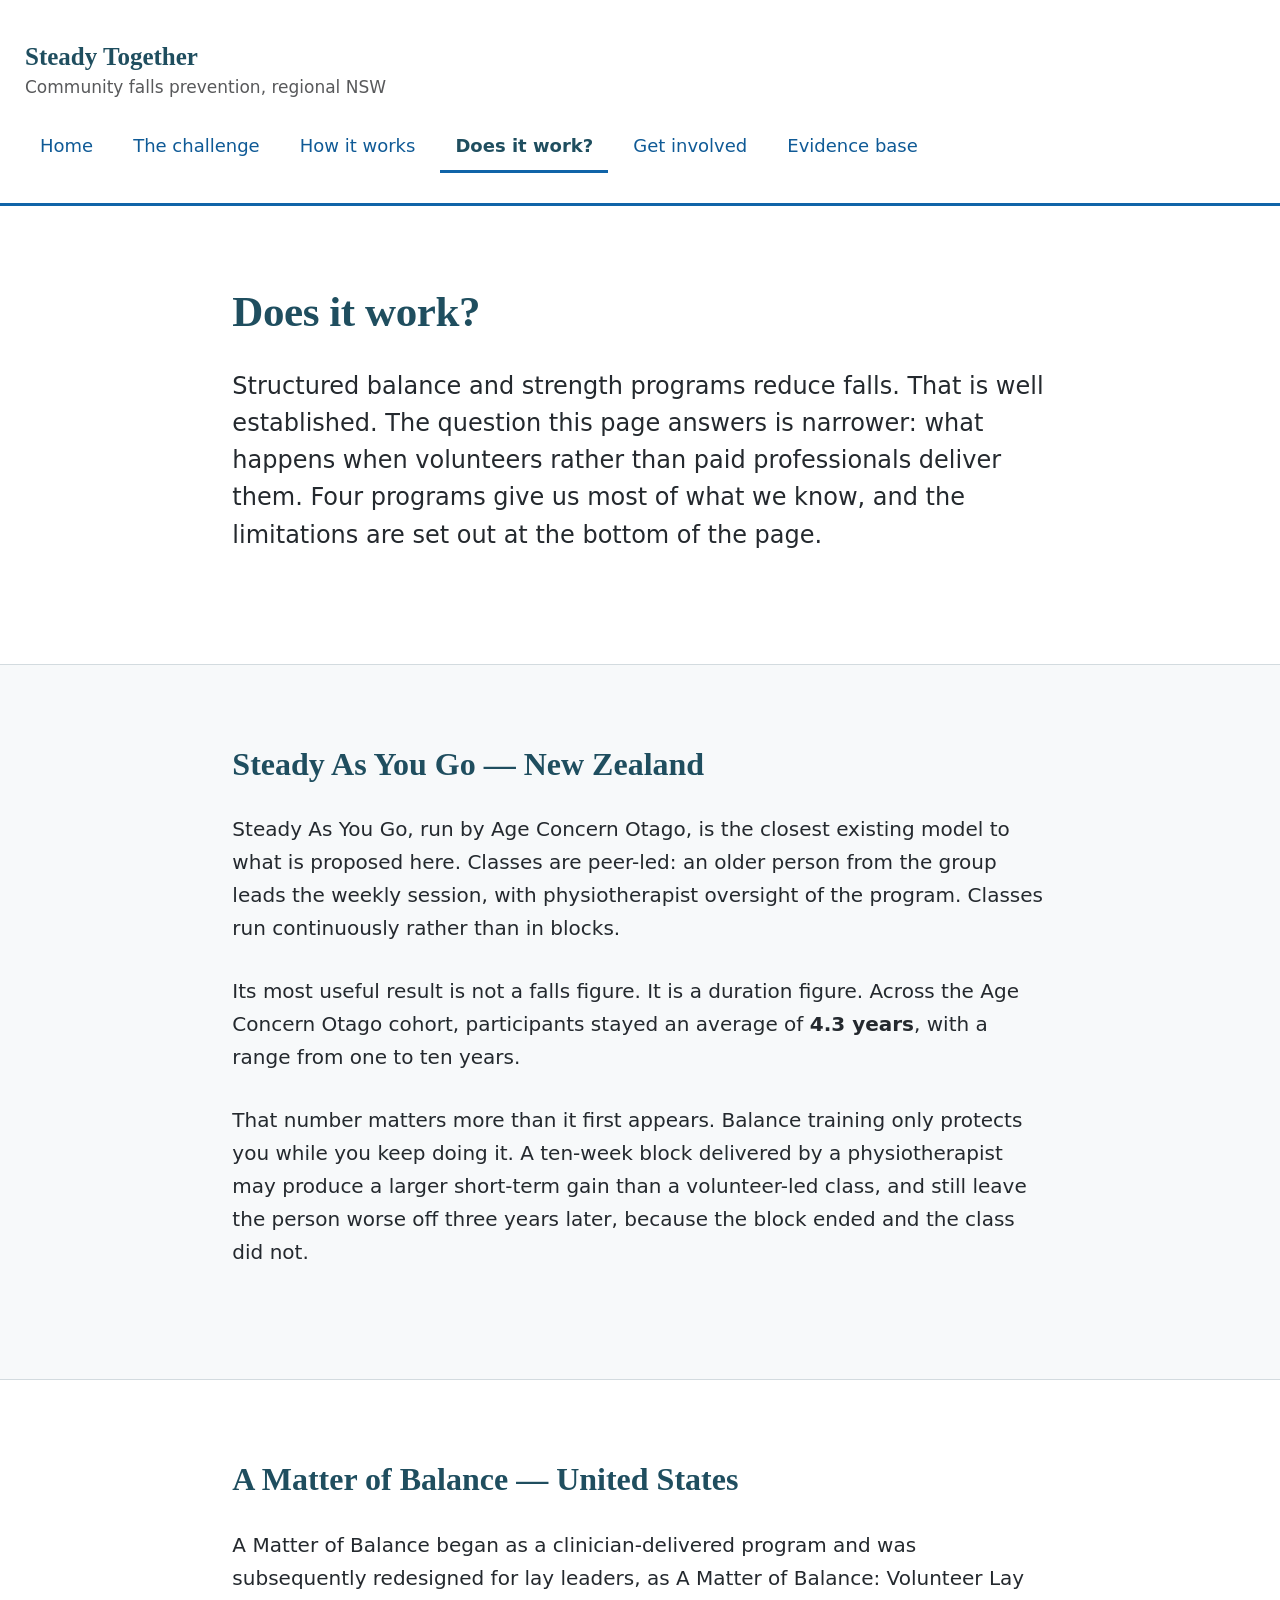
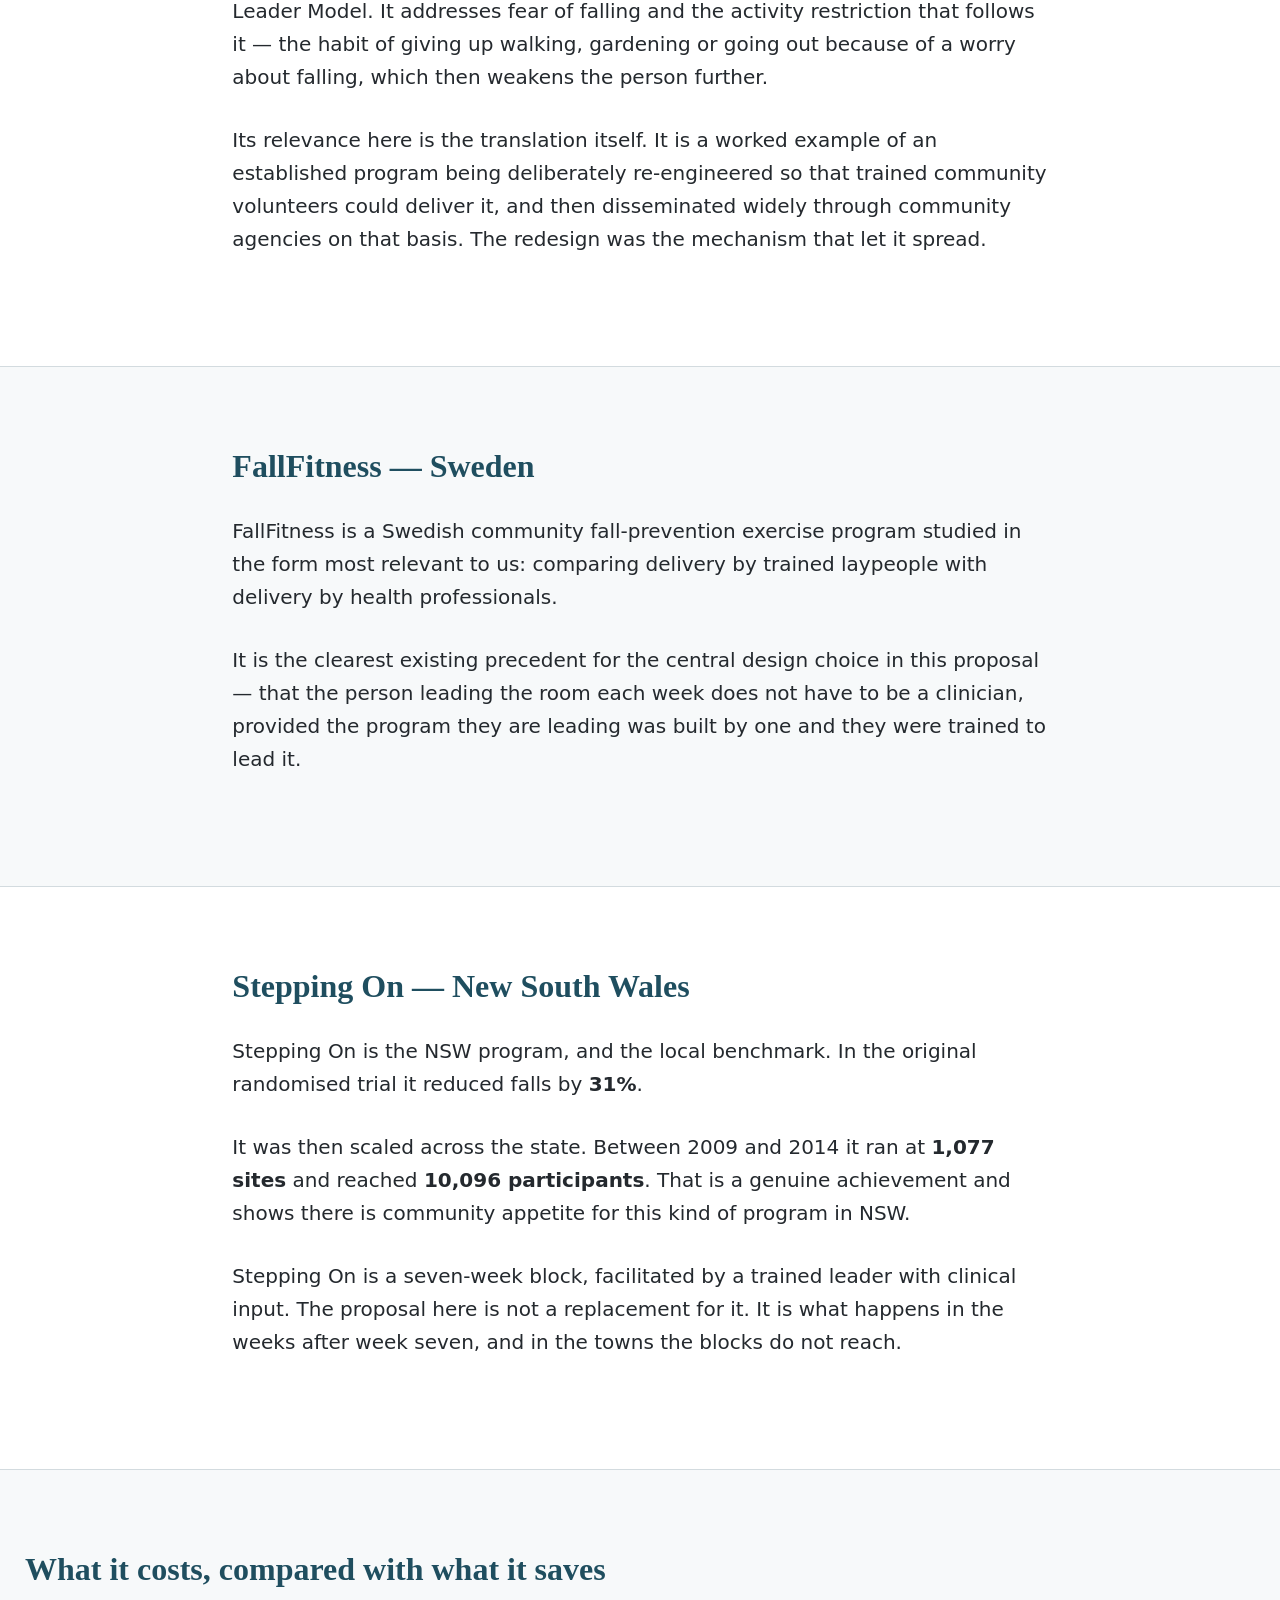
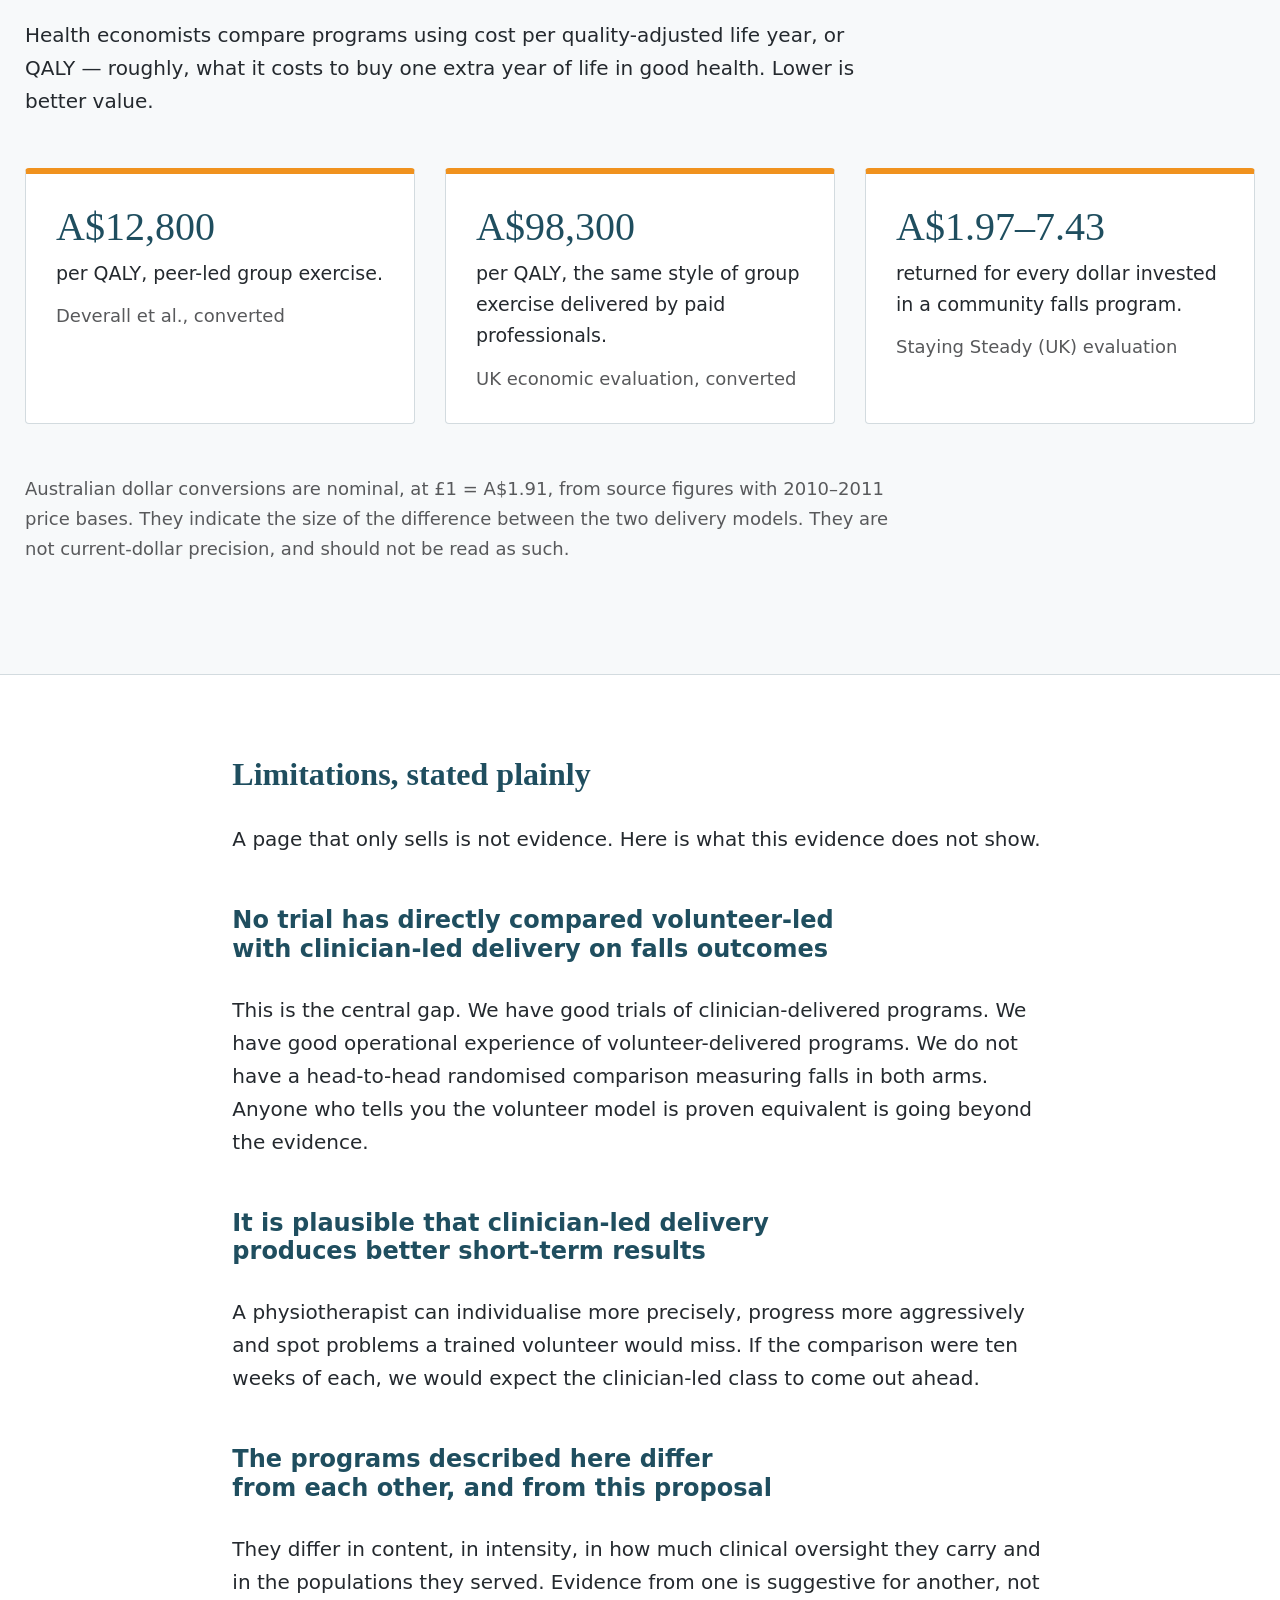
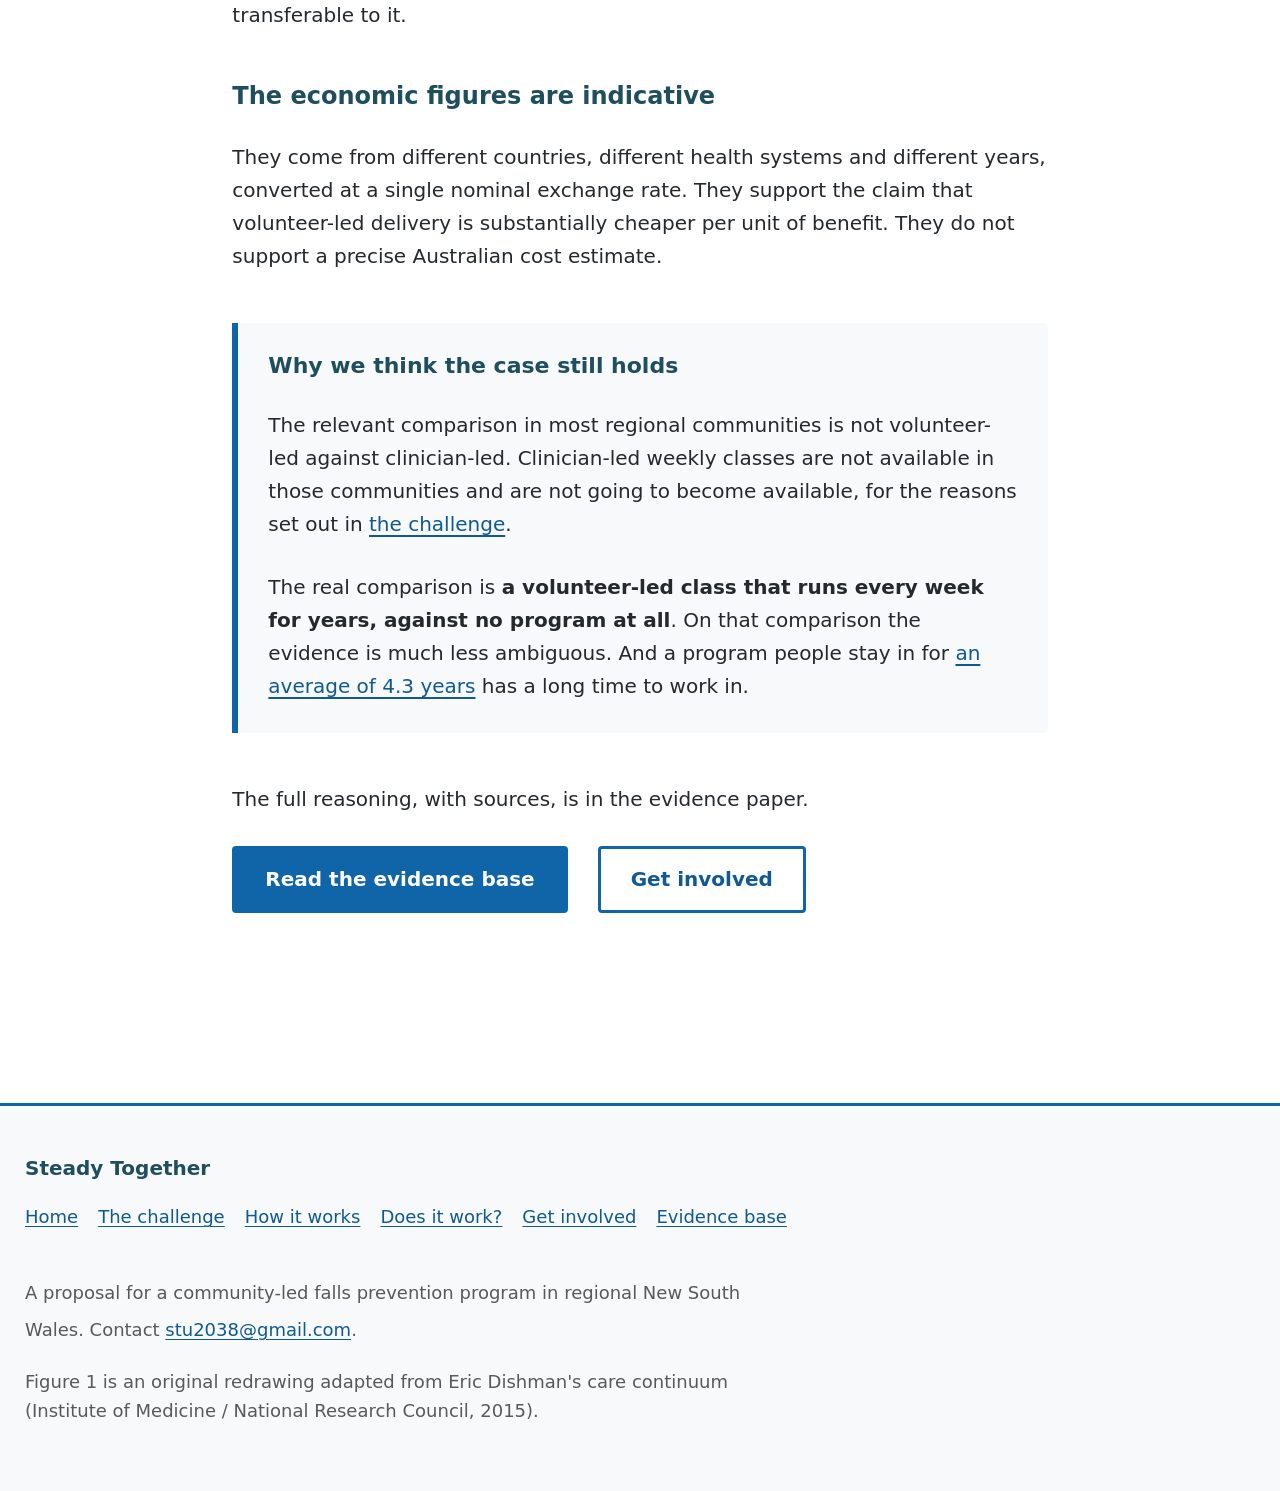
==== evidence.html @ bac0d20b "Add community falls prevention website Six-page static site supporting the grant application: landin" ====
<!DOCTYPE html>
<html lang="en-AU">
<head>
<meta charset="utf-8">
<meta name="viewport" content="width=device-width, initial-scale=1">
<title>Does it work? — Steady Together</title>
<meta name="description" content="What the evidence shows about peer-led and volunteer-delivered falls prevention: Steady As You Go in New Zealand, A Matter of Balance in the United States, FallFitness in Sweden and Stepping On in NSW — including the limitations.">
<meta property="og:type" content="article">
<meta property="og:title" content="Does it work? — Steady Together">
<meta property="og:description" content="What the evidence shows about peer-led and volunteer-delivered falls prevention, including the limitations.">
<meta property="og:image" content="figure1-shift-left-continuum.svg">
<meta property="og:image:alt" content="The care continuum, from community and home through residential care to acute hospital, with an arrow showing effort shifting left.">
<link rel="stylesheet" href="styles.css">
</head>
<body>

<a class="skip-link" href="#main">Skip to main content</a>

<header class="site-header">
  <div class="site-header__inner">
    <a class="site-title" href="index.html">Steady Together
      <span class="site-title__sub">Community falls prevention, regional NSW</span></a>
    <nav class="site-nav" aria-label="Main">
      <ul>
        <li><a href="index.html">Home</a></li>
        <li><a href="problem.html">The challenge</a></li>
        <li><a href="how-it-works.html">How it works</a></li>
        <li><a href="evidence.html" aria-current="page">Does it work?</a></li>
        <li><a href="involved.html">Get involved</a></li>
        <li><a href="paper.html">Evidence base</a></li>
      </ul>
    </nav>
  </div>
</header>

<main id="main">

  <section class="band">
    <div class="wrap">
      <h1>Does it work?</h1>
      <p class="lede">Structured balance and strength programs reduce falls. That is well
        established. The question this page answers is narrower: what happens when
        volunteers rather than paid professionals deliver them. Four programs give us
        most of what we know, and the limitations are set out at the bottom of the
        page.</p>
    </div>
  </section>

  <section class="band band--tint">
    <div class="wrap">
      <h2 id="saygo">Steady As You Go &mdash; New Zealand</h2>
      <p>Steady As You Go, run by Age Concern Otago, is the closest existing model to what
        is proposed here. Classes are peer-led: an older person from the group leads the
        weekly session, with physiotherapist oversight of the program. Classes run
        continuously rather than in blocks.</p>
      <p>Its most useful result is not a falls figure. It is a duration figure. Across the
        Age Concern Otago cohort, participants stayed an average of
        <strong>4.3 years</strong>, with a range from one to ten years.</p>
      <p>That number matters more than it first appears. Balance training only protects
        you while you keep doing it. A ten-week block delivered by a physiotherapist may
        produce a larger short-term gain than a volunteer-led class, and still leave the
        person worse off three years later, because the block ended and the class did
        not.</p>
    </div>
  </section>

  <section class="band">
    <div class="wrap">
      <h2 id="matter-of-balance">A Matter of Balance &mdash; United States</h2>
      <p>A Matter of Balance began as a clinician-delivered program and was subsequently
        redesigned for lay leaders, as A Matter of Balance: Volunteer Lay Leader Model. It
        addresses fear of falling and the activity restriction that follows it &mdash; the
        habit of giving up walking, gardening or going out because of a worry about
        falling, which then weakens the person further.</p>
      <p>Its relevance here is the translation itself. It is a worked example of an
        established program being deliberately re-engineered so that trained community
        volunteers could deliver it, and then disseminated widely through community
        agencies on that basis. The redesign was the mechanism that let it spread.</p>
      <!-- Outcome figures for A Matter of Balance are not in the project's Verified
           facts table. Add them here once they are sourced in the full paper. -->
    </div>
  </section>

  <section class="band band--tint">
    <div class="wrap">
      <h2 id="fallfitness">FallFitness &mdash; Sweden</h2>
      <p>FallFitness is a Swedish community fall-prevention exercise program studied in
        the form most relevant to us: comparing delivery by trained laypeople with
        delivery by health professionals.</p>
      <p>It is the clearest existing precedent for the central design choice in this
        proposal &mdash; that the person leading the room each week does not have to be a
        clinician, provided the program they are leading was built by one and they were
        trained to lead it.</p>
      <!-- FallFitness outcome figures are not in the project's Verified facts table.
           Add them here once they are sourced in the full paper. -->
    </div>
  </section>

  <section class="band">
    <div class="wrap">
      <h2 id="stepping-on">Stepping On &mdash; New South Wales</h2>
      <p>Stepping On is the NSW program, and the local benchmark. In the original
        randomised trial it reduced falls by <strong>31%</strong>.</p>
      <p>It was then scaled across the state. Between 2009 and 2014 it ran at
        <strong>1,077 sites</strong> and reached <strong>10,096 participants</strong>.
        That is a genuine achievement and shows there is community appetite for this kind
        of program in NSW.</p>
      <p>Stepping On is a seven-week block, facilitated by a trained leader with clinical
        input. The proposal here is not a replacement for it. It is what happens in the
        weeks after week seven, and in the towns the blocks do not reach.</p>
    </div>
  </section>

  <section class="band band--tint">
    <div class="wrap wrap--wide">
      <h2 id="cost">What it costs, compared with what it saves</h2>
      <div class="prose">
        <p>Health economists compare programs using cost per quality-adjusted life year,
          or QALY &mdash; roughly, what it costs to buy one extra year of life in good
          health. Lower is better value.</p>
      </div>
      <ul class="figures">
        <li>
          <span class="stat">A$12,800</span>
          <p>per QALY, peer-led group exercise.</p>
          <span class="source">Deverall et al., converted</span>
        </li>
        <li>
          <span class="stat">A$98,300</span>
          <p>per QALY, the same style of group exercise delivered by paid professionals.</p>
          <span class="source">UK economic evaluation, converted</span>
        </li>
        <li>
          <span class="stat">A$1.97&ndash;7.43</span>
          <p>returned for every dollar invested in a community falls program.</p>
          <span class="source">Staying Steady (UK) evaluation</span>
        </li>
      </ul>
      <div class="prose">
        <p class="note">Australian dollar conversions are nominal, at £1 = A$1.91, from
          source figures with 2010&ndash;2011 price bases. They indicate the size of the
          difference between the two delivery models. They are not current-dollar
          precision, and should not be read as such.</p>
      </div>
    </div>
  </section>

  <section class="band">
    <div class="wrap">
      <h2 id="limitations">Limitations, stated plainly</h2>

      <p>A page that only sells is not evidence. Here is what this evidence does not
        show.</p>

      <h3>No trial has directly compared volunteer-led with clinician-led delivery on falls outcomes</h3>
      <p>This is the central gap. We have good trials of clinician-delivered programs. We
        have good operational experience of volunteer-delivered programs. We do not have a
        head-to-head randomised comparison measuring falls in both arms. Anyone who tells
        you the volunteer model is proven equivalent is going beyond the evidence.</p>

      <h3>It is plausible that clinician-led delivery produces better short-term results</h3>
      <p>A physiotherapist can individualise more precisely, progress more aggressively
        and spot problems a trained volunteer would miss. If the comparison were
        ten weeks of each, we would expect the clinician-led class to come out ahead.</p>

      <h3>The programs described here differ from each other, and from this proposal</h3>
      <p>They differ in content, in intensity, in how much clinical oversight they carry
        and in the populations they served. Evidence from one is suggestive for another,
        not transferable to it.</p>

      <h3>The economic figures are indicative</h3>
      <p>They come from different countries, different health systems and different years,
        converted at a single nominal exchange rate. They support the claim that
        volunteer-led delivery is substantially cheaper per unit of benefit. They do not
        support a precise Australian cost estimate.</p>

      <div class="callout">
        <h3>Why we think the case still holds</h3>
        <p>The relevant comparison in most regional communities is not
          volunteer-led against clinician-led. Clinician-led weekly classes are not
          available in those communities and are not going to become available, for the
          reasons set out in <a href="problem.html#reach">the challenge</a>.</p>
        <p>The real comparison is <strong>a volunteer-led class that runs every week for
          years, against no program at all</strong>. On that comparison the evidence is
          much less ambiguous. And a program people stay in for
          <a href="#saygo">an average of 4.3 years</a> has a long time to work in.</p>
      </div>

      <p>The full reasoning, with sources, is in the evidence paper.</p>

      <div class="btn-row">
        <a class="btn" href="paper.html">Read the evidence base</a>
        <a class="btn btn--secondary" href="involved.html">Get involved</a>
      </div>
    </div>
  </section>

</main>

<footer class="site-footer">
  <div class="wrap wrap--wide">
    <h2>Steady Together</h2>
    <nav aria-label="Footer">
      <ul>
        <li><a href="index.html">Home</a></li>
        <li><a href="problem.html">The challenge</a></li>
        <li><a href="how-it-works.html">How it works</a></li>
        <li><a href="evidence.html">Does it work?</a></li>
        <li><a href="involved.html">Get involved</a></li>
        <li><a href="paper.html">Evidence base</a></li>
      </ul>
    </nav>
    <p>A proposal for a community-led falls prevention program in regional New South Wales.
      Contact <a href="mailto:stu2038@gmail.com">stu2038@gmail.com</a>.</p>
    <p>Figure 1 is an original redrawing adapted from Eric Dishman's care continuum
      (Institute of Medicine / National Research Council, 2015).</p>
  </div>
</footer>

</body>
</html>
---- styles.css ----
/* ==========================================================================
   Steady Together — shared stylesheet
   Plain CSS. No build step. Edit directly.
   Sections: 1 Tokens · 2 Reset · 3 Typography · 4 Layout · 5 Header/nav
             6 Footer · 7 Components · 8 Figures · 9 Print
   ========================================================================== */

/* 1. Tokens ---------------------------------------------------------------- */

:root {
  /* Palette, inherited from the continuum figure */
  --amber:      #F0921E;  /* community & home / the left of the continuum */
  --blue:       #29ABE2;  /* residential care */
  --green:      #8CC63F;  /* acute care */
  --deep-blue:  #1064A8;  /* axis arrows, primary accent */
  --heading:    #1F4E5F;  /* headings */
  --ink:        #24292E;  /* body text */
  --muted:      #58595B;  /* secondary text — do not go lighter */
  --paper:      #FFFFFF;
  --tint:       #F7F9FA;  /* section backgrounds */

  /* Derived. --rule is used for borders only, never for text. */
  --rule:       #D3DBDF;
  --rule-firm:  #A9B6BC;
  --link:       #0F5A96;  /* deep-blue, darkened for 4.5:1 body-text contrast */
  --link-visited: #6B3E8F;

  --font-sans: system-ui, -apple-system, "Segoe UI", Roboto, "Helvetica Neue",
               Arial, sans-serif;
  --font-serif: "Iowan Old Style", "Palatino Linotype", Palatino, Palladio,
                "Book Antiqua", Georgia, serif;

  --measure: 68ch;      /* prose line length */
  --wide:    64rem;     /* figures, card grids */
  --gutter:  1.25rem;

  --space-s:  0.75rem;
  --space-m:  1.5rem;
  --space-l:  2.5rem;
  --space-xl: 4rem;
}

/* 2. Reset ----------------------------------------------------------------- */

*, *::before, *::after { box-sizing: border-box; }

html {
  font-size: 125%;          /* 20px base at default browser settings */
  -webkit-text-size-adjust: 100%;
  scroll-behavior: smooth;
}

body {
  margin: 0;
  background: var(--paper);
  color: var(--ink);
  font-family: var(--font-sans);
  font-size: 1rem;
  line-height: 1.65;
  overflow-wrap: break-word;
}

img, svg { max-width: 100%; height: auto; }

@media (prefers-reduced-motion: reduce) {
  html { scroll-behavior: auto; }
  *, *::before, *::after {
    animation-duration: 0.01ms !important;
    animation-iteration-count: 1 !important;
    transition-duration: 0.01ms !important;
  }
}

/* 3. Typography ------------------------------------------------------------ */

h1, h2, h3, h4 {
  font-family: var(--font-serif);
  color: var(--heading);
  line-height: 1.2;
  margin: 0 0 var(--space-m);
  text-wrap: balance;
}

h1 { font-size: 2.15rem; letter-spacing: -0.01em; }
h2 { font-size: 1.6rem;  margin-top: var(--space-xl); }
h3 { font-size: 1.2rem;  margin-top: var(--space-l); font-family: var(--font-sans); }

h2 + h3, h1 + h2 { margin-top: var(--space-l); }

p, ul, ol, dl, blockquote, figure, table { margin: 0 0 var(--space-m); }

ul, ol { padding-left: 1.4em; }
li { margin-bottom: 0.5em; }
li > ul, li > ol { margin-top: 0.5em; }

strong { font-weight: 700; }

a {
  color: var(--link);
  text-decoration-thickness: 0.08em;
  text-underline-offset: 0.18em;
}
a:visited { color: var(--link-visited); }
a:hover   { text-decoration-thickness: 0.16em; }

:focus-visible {
  outline: 3px solid var(--deep-blue);
  outline-offset: 3px;
  border-radius: 2px;
}
/* Fallback for browsers without :focus-visible support. Do not remove. */
:focus { outline: 3px solid var(--deep-blue); outline-offset: 3px; }
:focus:not(:focus-visible) { outline: none; }

.lede {
  font-size: 1.2rem;
  line-height: 1.55;
  color: var(--ink);
}

.note {
  font-size: 0.9rem;
  color: var(--muted);
}

abbr[title] { text-decoration: underline dotted; cursor: help; }

/* 4. Layout ---------------------------------------------------------------- */

.skip-link {
  position: absolute;
  left: var(--gutter);
  top: 0;
  transform: translateY(-120%);
  z-index: 20;
  background: var(--paper);
  color: var(--link);
  border: 3px solid var(--deep-blue);
  padding: 0.75rem 1.25rem;
  font-weight: 700;
  text-decoration: none;
}
.skip-link:focus { transform: translateY(0.5rem); }

main { display: block; }

.wrap {
  width: 100%;
  max-width: var(--measure);
  margin-inline: auto;
  padding-inline: var(--gutter);
}

.wrap--wide { max-width: var(--wide); }

/* Constrains prose to a comfortable measure inside a wide wrapper. */
.prose { max-width: var(--measure); }
.prose > :first-child { margin-top: 0; }

.band {
  padding-block: var(--space-xl);
  border-top: 1px solid var(--rule);
}
.band:first-of-type { border-top: 0; }
.band--tint { background: var(--tint); }

.band > .wrap > :first-child,
.band > .wrap--wide > :first-child { margin-top: 0; }

/* 5. Header and navigation ------------------------------------------------- */

.site-header {
  border-bottom: 3px solid var(--deep-blue);
  background: var(--paper);
}

.site-header__inner {
  max-width: var(--wide);
  margin-inline: auto;
  padding: var(--space-m) var(--gutter);
  display: flex;
  flex-wrap: wrap;
  gap: var(--space-s) var(--space-m);
  align-items: baseline;
  justify-content: space-between;
}

.site-title {
  font-family: var(--font-serif);
  font-size: 1.25rem;
  font-weight: 700;
  color: var(--heading);
  text-decoration: none;
  display: inline-block;
  padding: 0.4rem 0;
  min-height: 44px;
  line-height: 1.5;
}
.site-title:visited { color: var(--heading); }
.site-title .site-title__sub {
  display: block;
  font-family: var(--font-sans);
  font-size: 0.85rem;
  font-weight: 400;
  color: var(--muted);
  line-height: 1.3;
}

/* Always-visible navigation. No hamburger, at any width. */
.site-nav ul {
  list-style: none;
  margin: 0;
  padding: 0;
  display: flex;
  flex-wrap: wrap;
  gap: 0.25rem 0.5rem;
}
.site-nav li { margin: 0; }

.site-nav a {
  display: flex;
  align-items: center;
  min-height: 44px;
  padding: 0.5rem 0.75rem;
  color: var(--link);
  text-decoration: none;
  border-bottom: 3px solid transparent;
  font-size: 0.9rem;
}
.site-nav a:visited { color: var(--link); }
.site-nav a:hover { text-decoration: underline; text-underline-offset: 0.2em; }

/* Current page is marked by weight and rule, not colour alone. */
.site-nav a[aria-current="page"] {
  color: var(--heading);
  font-weight: 700;
  border-bottom-color: var(--deep-blue);
}

/* 6. Footer ---------------------------------------------------------------- */

.site-footer {
  margin-top: var(--space-xl);
  border-top: 3px solid var(--deep-blue);
  background: var(--tint);
  padding-block: var(--space-l);
  font-size: 0.9rem;
}
.site-footer .wrap--wide > * { margin-bottom: var(--space-s); }
.site-footer h2 {
  font-size: 1rem;
  font-family: var(--font-sans);
  margin: 0 0 var(--space-s);
}
.site-footer ul {
  list-style: none;
  padding: 0;
  display: flex;
  flex-wrap: wrap;
  gap: 0.25rem 1rem;
}
.site-footer a {
  display: inline-flex;
  align-items: center;
  min-height: 44px;
}
.site-footer p { color: var(--muted); max-width: var(--measure); }

/* 7. Components ------------------------------------------------------------ */

/* 7.1 Buttons */
.btn {
  display: inline-flex;
  align-items: center;
  justify-content: center;
  min-height: 52px;
  padding: 0.7rem 1.5rem;
  background: var(--deep-blue);
  color: var(--paper);
  font-weight: 700;
  font-size: 1rem;
  text-decoration: none;
  border: 3px solid var(--deep-blue);
  border-radius: 4px;
}
.btn:visited { color: var(--paper); }
.btn:hover { background: #0B4F86; border-color: #0B4F86; text-decoration: underline; }

.btn--secondary {
  background: var(--paper);
  color: var(--link);
}
.btn--secondary:visited { color: var(--link); }
.btn--secondary:hover { background: var(--tint); color: var(--link); }

.btn-row {
  display: flex;
  flex-wrap: wrap;
  gap: var(--space-s) var(--space-m);
  margin-bottom: var(--space-m);
}

/* 7.2 Headline figures */
.figures {
  list-style: none;
  padding: 0;
  margin: var(--space-l) 0;
  display: grid;
  gap: var(--space-m);
}
@media (min-width: 48rem) {
  .figures { grid-template-columns: repeat(3, 1fr); }
}

.figures li {
  margin: 0;
  padding: var(--space-m);
  background: var(--paper);
  border: 1px solid var(--rule);
  border-top: 6px solid var(--amber);
  border-radius: 4px;
}
.figures .stat {
  display: block;
  font-family: var(--font-serif);
  font-size: 2rem;
  line-height: 1.15;
  color: var(--heading);
  margin-bottom: 0.4rem;
}
.figures .stat-unit { font-size: 1.1rem; }
.figures p { margin: 0; font-size: 0.95rem; }
.figures .source { display: block; margin-top: 0.6rem; color: var(--muted); font-size: 0.9rem; }

/* 7.3 Path cards — the three audiences */
.paths {
  list-style: none;
  padding: 0;
  margin: var(--space-l) 0;
  display: grid;
  gap: var(--space-m);
}
@media (min-width: 48rem) {
  .paths { grid-template-columns: repeat(3, 1fr); }
}

.card {
  margin: 0;
  padding: var(--space-m);
  background: var(--tint);
  border: 1px solid var(--rule);
  border-radius: 4px;
  display: flex;
  flex-direction: column;
}
.card h2, .card h3 { margin-top: 0; font-size: 1.15rem; font-family: var(--font-sans); }
.card p { font-size: 0.95rem; }
.card > :last-child { margin-bottom: 0; margin-top: auto; }
.card .btn { width: 100%; }

/* 7.4 Callout */
.callout {
  margin: var(--space-l) 0;
  padding: var(--space-m);
  background: var(--tint);
  border-left: 6px solid var(--deep-blue);
  border-radius: 0 4px 4px 0;
}
.callout > :first-child { margin-top: 0; }
.callout > :last-child { margin-bottom: 0; }
.callout h2, .callout h3 { margin-top: 0; font-size: 1.1rem; font-family: var(--font-sans); }
.callout--caution { border-left-color: var(--amber); }

/* 7.5 Steps and definition lists */
.steps { counter-reset: step; list-style: none; padding: 0; }
.steps > li {
  position: relative;
  padding-left: 3.25rem;
  margin-bottom: var(--space-m);
  counter-increment: step;
}
.steps > li::before {
  content: counter(step);
  position: absolute;
  left: 0;
  top: 0;
  width: 2.4rem;
  height: 2.4rem;
  display: flex;
  align-items: center;
  justify-content: center;
  background: var(--deep-blue);
  color: var(--paper);
  font-weight: 700;
  border-radius: 50%;
}
.steps h3 { margin-top: 0; margin-bottom: 0.35rem; }

.facts dt { font-weight: 700; color: var(--heading); margin-top: var(--space-m); }
.facts dt:first-child { margin-top: 0; }
.facts dd { margin: 0.25rem 0 0; }

/* 7.6 Tables */
.table-scroll { overflow-x: auto; margin-bottom: var(--space-m); }
table { border-collapse: collapse; width: 100%; font-size: 0.9rem; }
caption { text-align: left; color: var(--muted); font-size: 0.9rem; padding-bottom: 0.5rem; }
th, td { text-align: left; padding: 0.65rem 0.75rem; border-bottom: 1px solid var(--rule); vertical-align: top; }
th { color: var(--heading); border-bottom: 2px solid var(--rule-firm); }

/* 7.7 Reference list */
.references { padding-left: 1.6em; font-size: 0.9rem; }
.references li { margin-bottom: var(--space-s); }

/* 8. Figures --------------------------------------------------------------- */

figure { margin-inline: 0; }

/* The diagrams carry small labels. Below about 680px the label text would drop under
   10px, so the frame scrolls sideways instead of shrinking further. tabindex="0" on the
   frame in the markup makes that scroll reachable by keyboard. The page itself never
   scrolls horizontally. */
.figure-frame {
  padding: var(--space-m);
  background: var(--paper);
  border: 1px solid var(--rule);
  border-radius: 4px;
  overflow-x: auto;
}
.figure-frame svg { display: block; width: 100%; min-width: 34rem; height: auto; }

.scroll-hint {
  display: none;
  margin-top: var(--space-s);
  font-size: 0.9rem;
  color: var(--muted);
}
@media (max-width: 44rem) {
  .scroll-hint { display: block; }
}

figcaption {
  margin-top: var(--space-s);
  font-size: 0.9rem;
  color: var(--muted);
}
figcaption b { color: var(--ink); }

/* 8.1 Inline diagrams.
   Every element below also carries an equivalent SVG presentation attribute, so the
   diagrams still render correctly with this stylesheet disabled. These rules exist so
   the diagrams follow the palette tokens when the stylesheet is present. */
.dia { font-family: var(--font-sans); }

.dia .band-1     { fill: var(--amber); }
.dia .band-2     { fill: var(--blue); }
.dia .band-3     { fill: var(--green); }
.dia .disc       { fill: var(--paper); }
.dia .box-accent { fill: var(--paper); stroke: var(--deep-blue); }

.dia .stroke     { stroke: var(--deep-blue); }
.dia .head       { fill: var(--deep-blue); }

.dia .t-label { font-size: 21px; font-weight: 700; fill: var(--ink); }
.dia .t-sub   { font-size: 15px; fill: var(--muted); }
.dia .t-axis  { font-size: 16px; font-weight: 600; fill: var(--deep-blue); }
.dia .t-lead  { font-size: 18px; font-weight: 700; fill: var(--deep-blue); }
.dia .t-note  { font-size: 14px; fill: var(--muted); }
.dia .t-tier  { font-size: 19px; font-weight: 700; fill: var(--heading); }
.dia .t-body  { font-size: 15px; fill: var(--ink); }

/* 9. Print ----------------------------------------------------------------- */

@media print {
  html { font-size: 100%; }
  .site-nav, .skip-link, .btn { display: none; }
  .band { padding-block: 1rem; }
  a::after { content: " (" attr(href) ")"; font-size: 0.8em; color: #000; }
  .card, .figures li, .figure-frame { break-inside: avoid; }
}
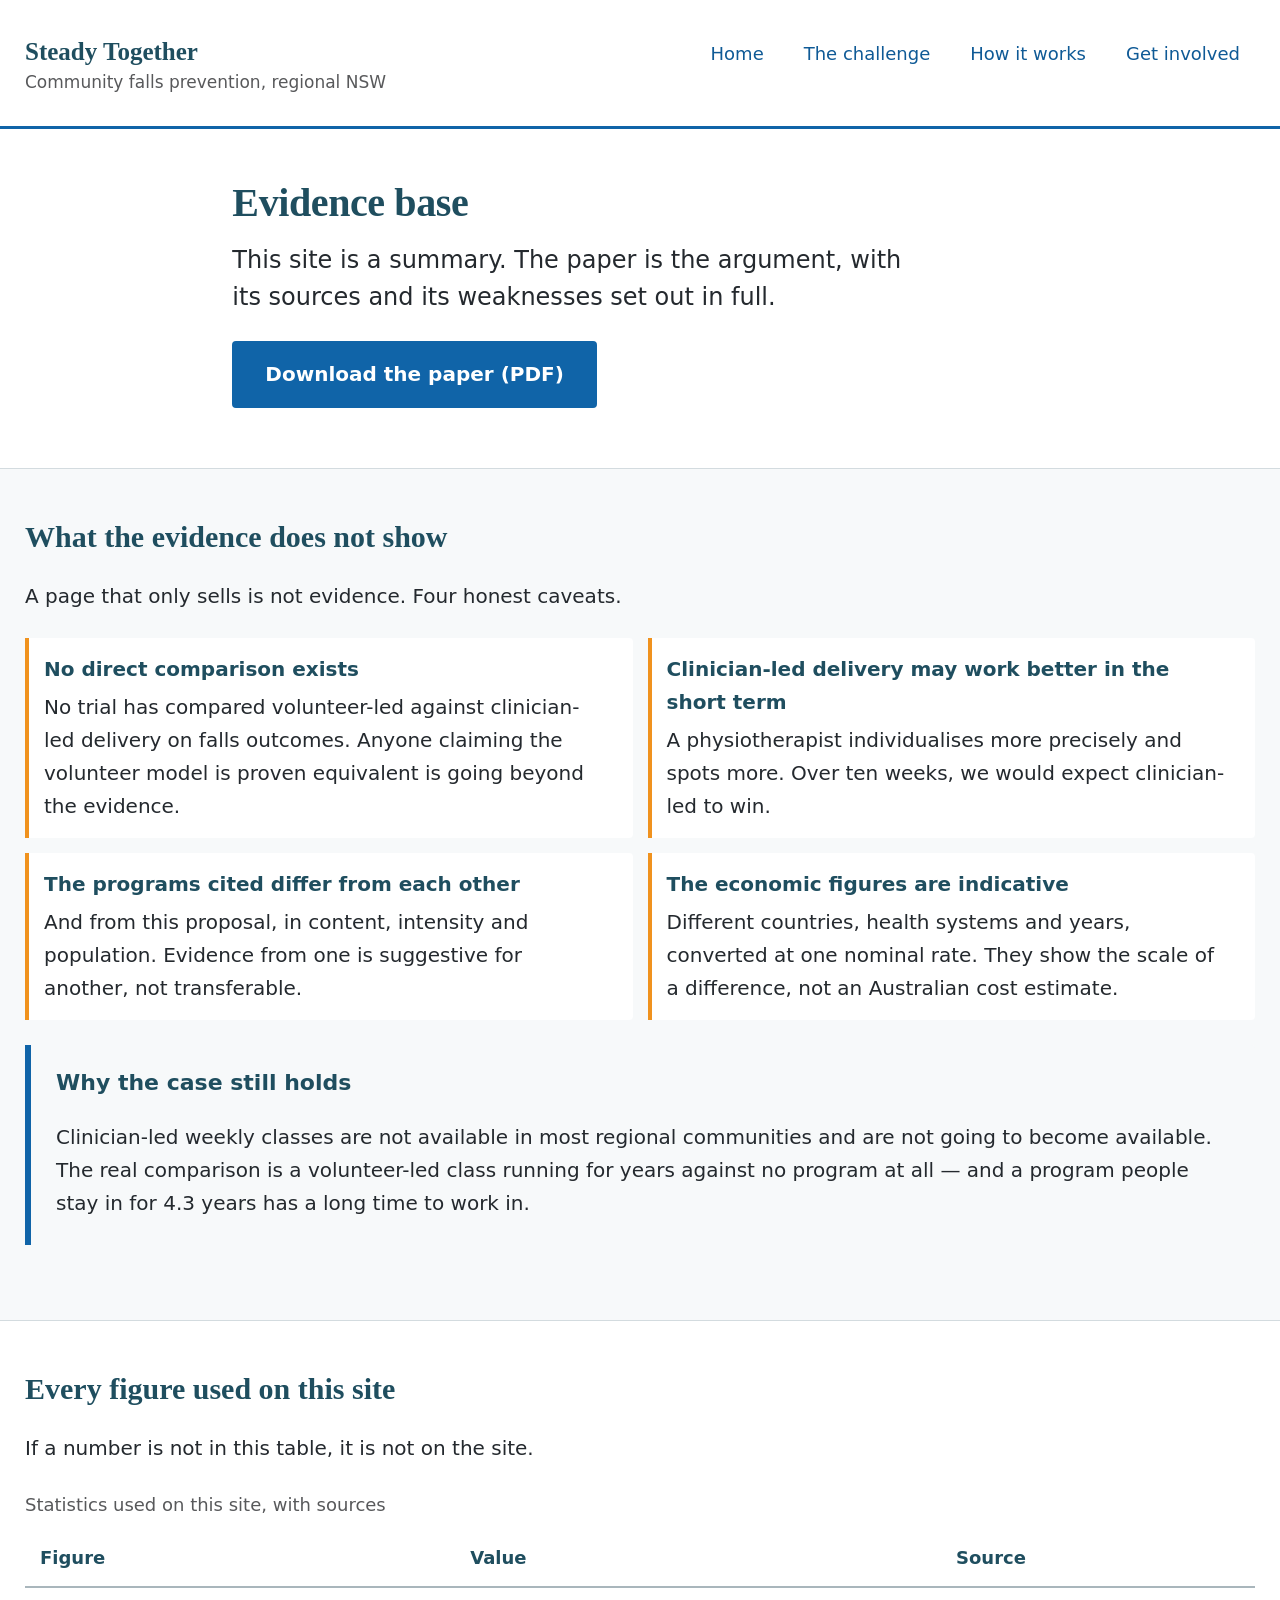
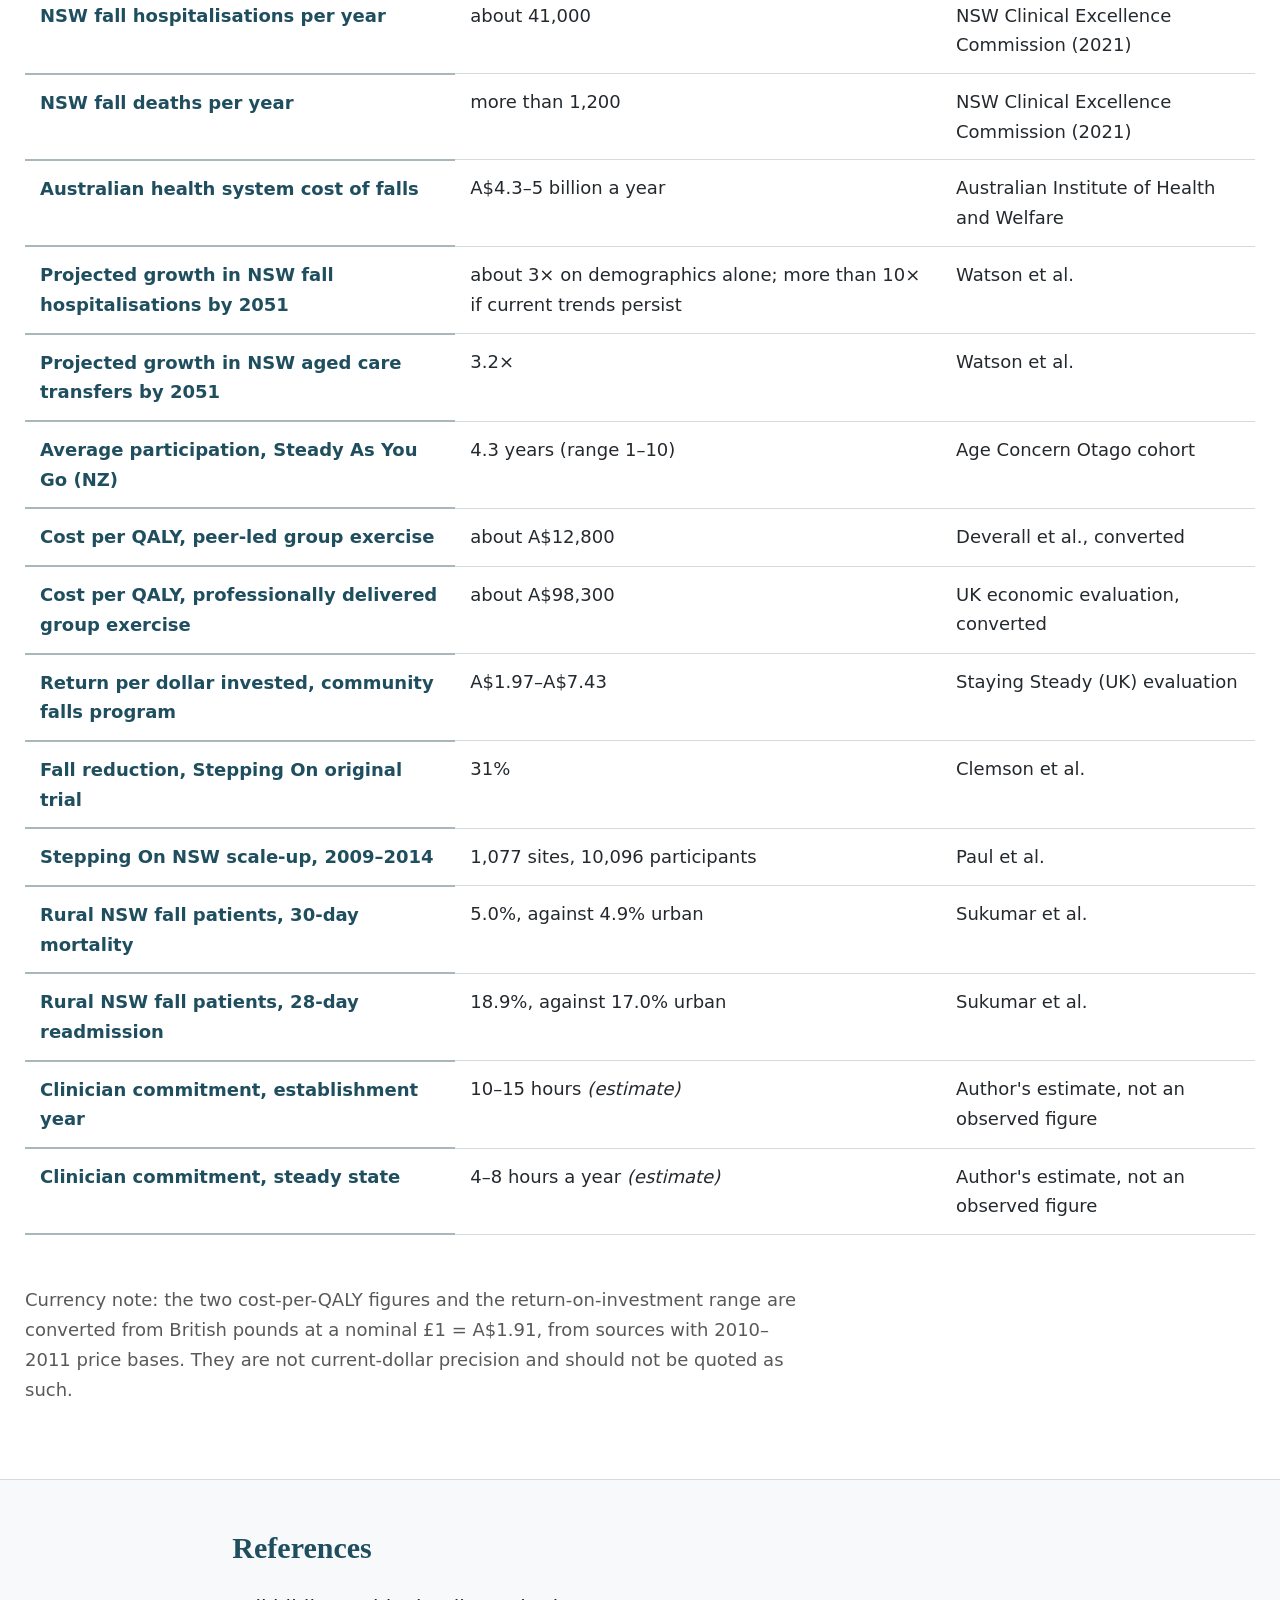
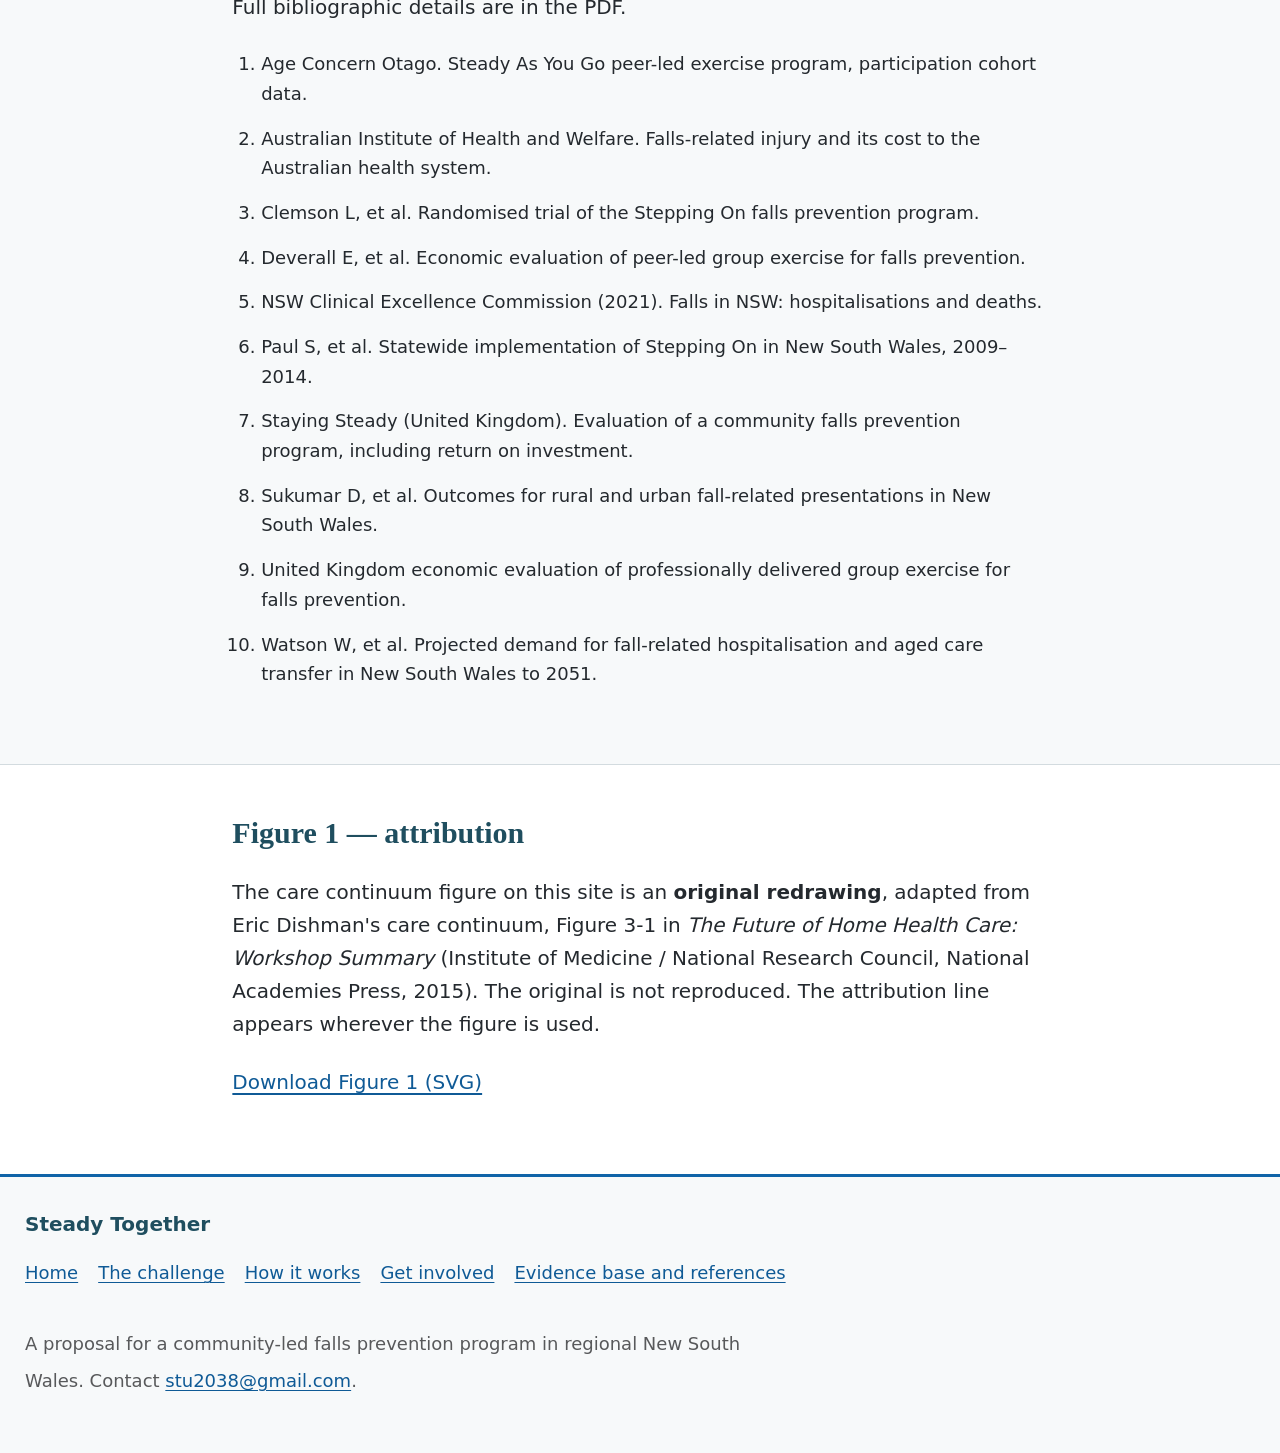
==== commit f34241d3: "Cut the site to half its length and reduce the menu to four tabs The site had drifted into being the" ====
--- a/evidence.html
+++ b/evidence.html
@@ -3,11 +3,11 @@
 <head>
 <meta charset="utf-8">
 <meta name="viewport" content="width=device-width, initial-scale=1">
-<title>Does it work? — Steady Together</title>
-<meta name="description" content="What the evidence shows about peer-led and volunteer-delivered falls prevention: Steady As You Go in New Zealand, A Matter of Balance in the United States, FallFitness in Sweden and Stepping On in NSW — including the limitations.">
+<title>Evidence base — Steady Together</title>
+<meta name="description" content="The full evidence paper, the limitations of the evidence, the source for every figure used on this site, and the attribution for Figure 1.">
 <meta property="og:type" content="article">
-<meta property="og:title" content="Does it work? — Steady Together">
-<meta property="og:description" content="What the evidence shows about peer-led and volunteer-delivered falls prevention, including the limitations.">
+<meta property="og:title" content="Evidence base — Steady Together">
+<meta property="og:description" content="The full evidence paper, the limitations, and the source for every figure used on this site.">
 <meta property="og:image" content="figure1-shift-left-continuum.svg">
 <meta property="og:image:alt" content="The care continuum, from community and home through residential care to acute hospital, with an arrow showing effort shifting left.">
 <link rel="stylesheet" href="styles.css">
@@ -25,9 +25,7 @@
         <li><a href="index.html">Home</a></li>
         <li><a href="problem.html">The challenge</a></li>
         <li><a href="how-it-works.html">How it works</a></li>
-        <li><a href="evidence.html" aria-current="page">Does it work?</a></li>
         <li><a href="involved.html">Get involved</a></li>
-        <li><a href="paper.html">Evidence base</a></li>
       </ul>
     </nav>
   </div>
@@ -35,163 +33,185 @@
 
 <main id="main">
 
+  <section class="band band--hero">
+    <div class="wrap">
+      <h1>Evidence base</h1>
+      <p class="lede">This site is a summary. The paper is the argument, with its sources
+        and its weaknesses set out in full.</p>
+      <p><a class="btn" href="falls-prevention-evidence-paper.pdf">Download the paper (PDF)</a></p>
+    </div>
+  </section>
+
+  <section class="band band--tint">
+    <div class="wrap wrap--wide">
+      <h2 id="limitations">What the evidence does not show</h2>
+      <p>A page that only sells is not evidence. Four honest caveats.</p>
+      <dl class="facts facts--grid">
+        <div><dt>No direct comparison exists</dt>
+        <dd>No trial has compared volunteer-led against clinician-led delivery on falls
+          outcomes. Anyone claiming the volunteer model is proven equivalent is going
+          beyond the evidence.</dd></div>
+        <div><dt>Clinician-led delivery may work better in the short term</dt>
+        <dd>A physiotherapist individualises more precisely and spots more. Over ten
+          weeks, we would expect clinician-led to win.</dd></div>
+        <div><dt>The programs cited differ from each other</dt>
+        <dd>And from this proposal, in content, intensity and population. Evidence from
+          one is suggestive for another, not transferable.</dd></div>
+        <div><dt>The economic figures are indicative</dt>
+        <dd>Different countries, health systems and years, converted at one nominal rate.
+          They show the scale of a difference, not an Australian cost estimate.</dd></div>
+      </dl>
+
+      <div class="callout">
+        <h3>Why the case still holds</h3>
+        <p>Clinician-led weekly classes are not available in most regional communities and
+          are not going to become available. The real comparison is a volunteer-led class
+          running for years against no program at all &mdash; and a program people stay in
+          for 4.3 years has a long time to work in.</p>
+      </div>
+    </div>
+  </section>
+
+  <section class="band">
+    <div class="wrap wrap--wide">
+      <h2 id="figures">Every figure used on this site</h2>
+      <p class="prose">If a number is not in this table, it is not on the site.</p>
+
+      <div class="table-scroll" tabindex="0" role="region" aria-label="Statistics used on this site, with sources">
+        <table>
+          <caption>Statistics used on this site, with sources</caption>
+          <thead>
+            <tr>
+              <th scope="col">Figure</th>
+              <th scope="col">Value</th>
+              <th scope="col">Source</th>
+            </tr>
+          </thead>
+          <tbody>
+            <tr>
+              <th scope="row">NSW fall hospitalisations per year</th>
+              <td>about 41,000</td>
+              <td>NSW Clinical Excellence Commission (2021)</td>
+            </tr>
+            <tr>
+              <th scope="row">NSW fall deaths per year</th>
+              <td>more than 1,200</td>
+              <td>NSW Clinical Excellence Commission (2021)</td>
+            </tr>
+            <tr>
+              <th scope="row">Australian health system cost of falls</th>
+              <td>A$4.3&ndash;5 billion a year</td>
+              <td>Australian Institute of Health and Welfare</td>
+            </tr>
+            <tr>
+              <th scope="row">Projected growth in NSW fall hospitalisations by 2051</th>
+              <td>about 3&times; on demographics alone; more than 10&times; if current trends persist</td>
+              <td>Watson et al.</td>
+            </tr>
+            <tr>
+              <th scope="row">Projected growth in NSW aged care transfers by 2051</th>
+              <td>3.2&times;</td>
+              <td>Watson et al.</td>
+            </tr>
+            <tr>
+              <th scope="row">Average participation, Steady As You Go (NZ)</th>
+              <td>4.3 years (range 1&ndash;10)</td>
+              <td>Age Concern Otago cohort</td>
+            </tr>
+            <tr>
+              <th scope="row">Cost per QALY, peer-led group exercise</th>
+              <td>about A$12,800</td>
+              <td>Deverall et al., converted</td>
+            </tr>
+            <tr>
+              <th scope="row">Cost per QALY, professionally delivered group exercise</th>
+              <td>about A$98,300</td>
+              <td>UK economic evaluation, converted</td>
+            </tr>
+            <tr>
+              <th scope="row">Return per dollar invested, community falls program</th>
+              <td>A$1.97&ndash;A$7.43</td>
+              <td>Staying Steady (UK) evaluation</td>
+            </tr>
+            <tr>
+              <th scope="row">Fall reduction, Stepping On original trial</th>
+              <td>31%</td>
+              <td>Clemson et al.</td>
+            </tr>
+            <tr>
+              <th scope="row">Stepping On NSW scale-up, 2009&ndash;2014</th>
+              <td>1,077 sites, 10,096 participants</td>
+              <td>Paul et al.</td>
+            </tr>
+            <tr>
+              <th scope="row">Rural NSW fall patients, 30-day mortality</th>
+              <td>5.0%, against 4.9% urban</td>
+              <td>Sukumar et al.</td>
+            </tr>
+            <tr>
+              <th scope="row">Rural NSW fall patients, 28-day readmission</th>
+              <td>18.9%, against 17.0% urban</td>
+              <td>Sukumar et al.</td>
+            </tr>
+            <tr>
+              <th scope="row">Clinician commitment, establishment year</th>
+              <td>10&ndash;15 hours <em>(estimate)</em></td>
+              <td>Author's estimate, not an observed figure</td>
+            </tr>
+            <tr>
+              <th scope="row">Clinician commitment, steady state</th>
+              <td>4&ndash;8 hours a year <em>(estimate)</em></td>
+              <td>Author's estimate, not an observed figure</td>
+            </tr>
+          </tbody>
+        </table>
+      </div>
+
+      <p class="note prose">Currency note: the two cost-per-QALY figures and the
+        return-on-investment range are converted from British pounds at a nominal
+        £1 = A$1.91, from sources with 2010&ndash;2011 price bases. They are not
+        current-dollar precision and should not be quoted as such.</p>
+    </div>
+  </section>
+
+  <section class="band band--tint">
+    <div class="wrap">
+      <h2 id="references">References</h2>
+      <p>Full bibliographic details are in the PDF.</p>
+      <ol class="references">
+        <li>Age Concern Otago. Steady As You Go peer-led exercise program, participation
+          cohort data.</li>
+        <li>Australian Institute of Health and Welfare. Falls-related injury and its cost
+          to the Australian health system.</li>
+        <li>Clemson L, et al. Randomised trial of the Stepping On falls prevention
+          program.</li>
+        <li>Deverall E, et al. Economic evaluation of peer-led group exercise for falls
+          prevention.</li>
+        <li>NSW Clinical Excellence Commission (2021). Falls in NSW: hospitalisations and
+          deaths.</li>
+        <li>Paul S, et al. Statewide implementation of Stepping On in New South Wales,
+          2009&ndash;2014.</li>
+        <li>Staying Steady (United Kingdom). Evaluation of a community falls prevention
+          program, including return on investment.</li>
+        <li>Sukumar D, et al. Outcomes for rural and urban fall-related presentations in
+          New South Wales.</li>
+        <li>United Kingdom economic evaluation of professionally delivered group exercise
+          for falls prevention.</li>
+        <li>Watson W, et al. Projected demand for fall-related hospitalisation and aged
+          care transfer in New South Wales to 2051.</li>
+      </ol>
+    </div>
+  </section>
+
   <section class="band">
     <div class="wrap">
-      <h1>Does it work?</h1>
-      <p class="lede">Structured balance and strength programs reduce falls. That is well
-        established. The question this page answers is narrower: what happens when
-        volunteers rather than paid professionals deliver them. Four programs give us
-        most of what we know, and the limitations are set out at the bottom of the
-        page.</p>
-    </div>
-  </section>
-
-  <section class="band band--tint">
-    <div class="wrap">
-      <h2 id="saygo">Steady As You Go &mdash; New Zealand</h2>
-      <p>Steady As You Go, run by Age Concern Otago, is the closest existing model to what
-        is proposed here. Classes are peer-led: an older person from the group leads the
-        weekly session, with physiotherapist oversight of the program. Classes run
-        continuously rather than in blocks.</p>
-      <p>Its most useful result is not a falls figure. It is a duration figure. Across the
-        Age Concern Otago cohort, participants stayed an average of
-        <strong>4.3 years</strong>, with a range from one to ten years.</p>
-      <p>That number matters more than it first appears. Balance training only protects
-        you while you keep doing it. A ten-week block delivered by a physiotherapist may
-        produce a larger short-term gain than a volunteer-led class, and still leave the
-        person worse off three years later, because the block ended and the class did
-        not.</p>
-    </div>
-  </section>
-
-  <section class="band">
-    <div class="wrap">
-      <h2 id="matter-of-balance">A Matter of Balance &mdash; United States</h2>
-      <p>A Matter of Balance began as a clinician-delivered program and was subsequently
-        redesigned for lay leaders, as A Matter of Balance: Volunteer Lay Leader Model. It
-        addresses fear of falling and the activity restriction that follows it &mdash; the
-        habit of giving up walking, gardening or going out because of a worry about
-        falling, which then weakens the person further.</p>
-      <p>Its relevance here is the translation itself. It is a worked example of an
-        established program being deliberately re-engineered so that trained community
-        volunteers could deliver it, and then disseminated widely through community
-        agencies on that basis. The redesign was the mechanism that let it spread.</p>
-      <!-- Outcome figures for A Matter of Balance are not in the project's Verified
-           facts table. Add them here once they are sourced in the full paper. -->
-    </div>
-  </section>
-
-  <section class="band band--tint">
-    <div class="wrap">
-      <h2 id="fallfitness">FallFitness &mdash; Sweden</h2>
-      <p>FallFitness is a Swedish community fall-prevention exercise program studied in
-        the form most relevant to us: comparing delivery by trained laypeople with
-        delivery by health professionals.</p>
-      <p>It is the clearest existing precedent for the central design choice in this
-        proposal &mdash; that the person leading the room each week does not have to be a
-        clinician, provided the program they are leading was built by one and they were
-        trained to lead it.</p>
-      <!-- FallFitness outcome figures are not in the project's Verified facts table.
-           Add them here once they are sourced in the full paper. -->
-    </div>
-  </section>
-
-  <section class="band">
-    <div class="wrap">
-      <h2 id="stepping-on">Stepping On &mdash; New South Wales</h2>
-      <p>Stepping On is the NSW program, and the local benchmark. In the original
-        randomised trial it reduced falls by <strong>31%</strong>.</p>
-      <p>It was then scaled across the state. Between 2009 and 2014 it ran at
-        <strong>1,077 sites</strong> and reached <strong>10,096 participants</strong>.
-        That is a genuine achievement and shows there is community appetite for this kind
-        of program in NSW.</p>
-      <p>Stepping On is a seven-week block, facilitated by a trained leader with clinical
-        input. The proposal here is not a replacement for it. It is what happens in the
-        weeks after week seven, and in the towns the blocks do not reach.</p>
-    </div>
-  </section>
-
-  <section class="band band--tint">
-    <div class="wrap wrap--wide">
-      <h2 id="cost">What it costs, compared with what it saves</h2>
-      <div class="prose">
-        <p>Health economists compare programs using cost per quality-adjusted life year,
-          or QALY &mdash; roughly, what it costs to buy one extra year of life in good
-          health. Lower is better value.</p>
-      </div>
-      <ul class="figures">
-        <li>
-          <span class="stat">A$12,800</span>
-          <p>per QALY, peer-led group exercise.</p>
-          <span class="source">Deverall et al., converted</span>
-        </li>
-        <li>
-          <span class="stat">A$98,300</span>
-          <p>per QALY, the same style of group exercise delivered by paid professionals.</p>
-          <span class="source">UK economic evaluation, converted</span>
-        </li>
-        <li>
-          <span class="stat">A$1.97&ndash;7.43</span>
-          <p>returned for every dollar invested in a community falls program.</p>
-          <span class="source">Staying Steady (UK) evaluation</span>
-        </li>
-      </ul>
-      <div class="prose">
-        <p class="note">Australian dollar conversions are nominal, at £1 = A$1.91, from
-          source figures with 2010&ndash;2011 price bases. They indicate the size of the
-          difference between the two delivery models. They are not current-dollar
-          precision, and should not be read as such.</p>
-      </div>
-    </div>
-  </section>
-
-  <section class="band">
-    <div class="wrap">
-      <h2 id="limitations">Limitations, stated plainly</h2>
-
-      <p>A page that only sells is not evidence. Here is what this evidence does not
-        show.</p>
-
-      <h3>No trial has directly compared volunteer-led with clinician-led delivery on falls outcomes</h3>
-      <p>This is the central gap. We have good trials of clinician-delivered programs. We
-        have good operational experience of volunteer-delivered programs. We do not have a
-        head-to-head randomised comparison measuring falls in both arms. Anyone who tells
-        you the volunteer model is proven equivalent is going beyond the evidence.</p>
-
-      <h3>It is plausible that clinician-led delivery produces better short-term results</h3>
-      <p>A physiotherapist can individualise more precisely, progress more aggressively
-        and spot problems a trained volunteer would miss. If the comparison were
-        ten weeks of each, we would expect the clinician-led class to come out ahead.</p>
-
-      <h3>The programs described here differ from each other, and from this proposal</h3>
-      <p>They differ in content, in intensity, in how much clinical oversight they carry
-        and in the populations they served. Evidence from one is suggestive for another,
-        not transferable to it.</p>
-
-      <h3>The economic figures are indicative</h3>
-      <p>They come from different countries, different health systems and different years,
-        converted at a single nominal exchange rate. They support the claim that
-        volunteer-led delivery is substantially cheaper per unit of benefit. They do not
-        support a precise Australian cost estimate.</p>
-
-      <div class="callout">
-        <h3>Why we think the case still holds</h3>
-        <p>The relevant comparison in most regional communities is not
-          volunteer-led against clinician-led. Clinician-led weekly classes are not
-          available in those communities and are not going to become available, for the
-          reasons set out in <a href="problem.html#reach">the challenge</a>.</p>
-        <p>The real comparison is <strong>a volunteer-led class that runs every week for
-          years, against no program at all</strong>. On that comparison the evidence is
-          much less ambiguous. And a program people stay in for
-          <a href="#saygo">an average of 4.3 years</a> has a long time to work in.</p>
-      </div>
-
-      <p>The full reasoning, with sources, is in the evidence paper.</p>
-
-      <div class="btn-row">
-        <a class="btn" href="paper.html">Read the evidence base</a>
-        <a class="btn btn--secondary" href="involved.html">Get involved</a>
-      </div>
+      <h2 id="figure-1">Figure 1 &mdash; attribution</h2>
+      <p>The care continuum figure on this site is an <strong>original redrawing</strong>,
+        adapted from Eric Dishman's care continuum, Figure 3-1 in <cite>The Future of Home
+        Health Care: Workshop Summary</cite> (Institute of Medicine / National Research
+        Council, National Academies Press, 2015). The original is not reproduced. The
+        attribution line appears wherever the figure is used.</p>
+      <p><a href="figure1-shift-left-continuum.svg">Download Figure 1 (SVG)</a></p>
     </div>
   </section>
 
@@ -205,15 +225,12 @@
         <li><a href="index.html">Home</a></li>
         <li><a href="problem.html">The challenge</a></li>
         <li><a href="how-it-works.html">How it works</a></li>
-        <li><a href="evidence.html">Does it work?</a></li>
         <li><a href="involved.html">Get involved</a></li>
-        <li><a href="paper.html">Evidence base</a></li>
+        <li><a href="evidence.html">Evidence base and references</a></li>
       </ul>
     </nav>
-    <p>A proposal for a community-led falls prevention program in regional New South Wales.
-      Contact <a href="mailto:stu2038@gmail.com">stu2038@gmail.com</a>.</p>
-    <p>Figure 1 is an original redrawing adapted from Eric Dishman's care continuum
-      (Institute of Medicine / National Research Council, 2015).</p>
+    <p>A proposal for a community-led falls prevention program in regional New South
+      Wales. Contact <a href="mailto:stu2038@gmail.com">stu2038@gmail.com</a>.</p>
   </div>
 </footer>
 
--- a/styles.css
+++ b/styles.css
@@ -35,9 +35,9 @@
   --gutter:  1.25rem;
 
   --space-s:  0.75rem;
-  --space-m:  1.5rem;
-  --space-l:  2.5rem;
-  --space-xl: 4rem;
+  --space-m:  1.25rem;
+  --space-l:  1.75rem;
+  --space-xl: 2.5rem;
 }
 
 /* 2. Reset ----------------------------------------------------------------- */
@@ -81,9 +81,9 @@
   text-wrap: balance;
 }
 
-h1 { font-size: 2.15rem; letter-spacing: -0.01em; }
-h2 { font-size: 1.6rem;  margin-top: var(--space-xl); }
-h3 { font-size: 1.2rem;  margin-top: var(--space-l); font-family: var(--font-sans); }
+h1 { font-size: 2rem; letter-spacing: -0.01em; }
+h2 { font-size: 1.5rem;  margin-top: var(--space-l); }
+h3 { font-size: 1.15rem; margin-top: var(--space-m); font-family: var(--font-sans); }
 
 h2 + h3, h1 + h2 { margin-top: var(--space-l); }
 
@@ -166,6 +166,27 @@
 
 .band > .wrap > :first-child,
 .band > .wrap--wide > :first-child { margin-top: 0; }
+
+/* The first band on each page. Tighter below, so the content that follows sits
+   higher up the screen. */
+.band--hero { padding-bottom: var(--space-l); }
+.band--hero h1 { margin-bottom: var(--space-s); }
+.band--hero .lede { max-width: 46ch; }
+
+/* Two columns of short lists — "you provide" against "you receive". */
+.cols {
+  display: grid;
+  gap: var(--space-m) var(--space-l);
+  margin-bottom: var(--space-m);
+}
+@media (min-width: 48rem) {
+  .cols { grid-template-columns: 1fr 1fr; }
+}
+.cols > div > :first-child { margin-top: 0; }
+
+/* Denser list for scannable bullets. */
+.tight { padding-left: 1.2em; }
+.tight li { margin-bottom: 0.35em; }
 
 /* 5. Header and navigation ------------------------------------------------- */
 
@@ -240,7 +261,7 @@
 /* 6. Footer ---------------------------------------------------------------- */
 
 .site-footer {
-  margin-top: var(--space-xl);
+  margin-top: 0;
   border-top: 3px solid var(--deep-blue);
   background: var(--tint);
   padding-block: var(--space-l);
@@ -304,12 +325,13 @@
 .figures {
   list-style: none;
   padding: 0;
-  margin: var(--space-l) 0;
+  margin: var(--space-m) 0;
   display: grid;
   gap: var(--space-m);
 }
 @media (min-width: 48rem) {
   .figures { grid-template-columns: repeat(3, 1fr); }
+  .figures--pair { grid-template-columns: repeat(2, 1fr); max-width: 44rem; }
 }
 
 .figures li {
@@ -336,7 +358,7 @@
 .paths {
   list-style: none;
   padding: 0;
-  margin: var(--space-l) 0;
+  margin: var(--space-m) 0;
   display: grid;
   gap: var(--space-m);
 }
@@ -360,7 +382,7 @@
 
 /* 7.4 Callout */
 .callout {
-  margin: var(--space-l) 0;
+  margin: var(--space-m) 0;
   padding: var(--space-m);
   background: var(--tint);
   border-left: 6px solid var(--deep-blue);
@@ -376,7 +398,7 @@
 .steps > li {
   position: relative;
   padding-left: 3.25rem;
-  margin-bottom: var(--space-m);
+  margin-bottom: var(--space-s);
   counter-increment: step;
 }
 .steps > li::before {
@@ -400,6 +422,21 @@
 .facts dt:first-child { margin-top: 0; }
 .facts dd { margin: 0.25rem 0 0; }
 
+/* Definition list laid out as cards, so a set of short facts reads as a scannable
+   block rather than a column of prose. Each dt/dd pair is wrapped in a div. */
+.facts--grid { display: grid; gap: var(--space-s); }
+@media (min-width: 48rem) {
+  .facts--grid { grid-template-columns: repeat(2, 1fr); }
+}
+.facts--grid > div {
+  padding: var(--space-s) var(--space-m) var(--space-s) var(--space-s);
+  background: var(--paper);
+  border-left: 4px solid var(--amber);
+  border-radius: 0 4px 4px 0;
+}
+.facts--grid dt { margin-top: 0; }
+.band--tint .facts--grid > div { background: var(--paper); }
+
 /* 7.6 Tables */
 .table-scroll { overflow-x: auto; margin-bottom: var(--space-m); }
 table { border-collapse: collapse; width: 100%; font-size: 0.9rem; }
@@ -420,6 +457,7 @@
    frame in the markup makes that scroll reachable by keyboard. The page itself never
    scrolls horizontally. */
 .figure-frame {
+  max-width: 52rem;
   padding: var(--space-m);
   background: var(--paper);
   border: 1px solid var(--rule);
